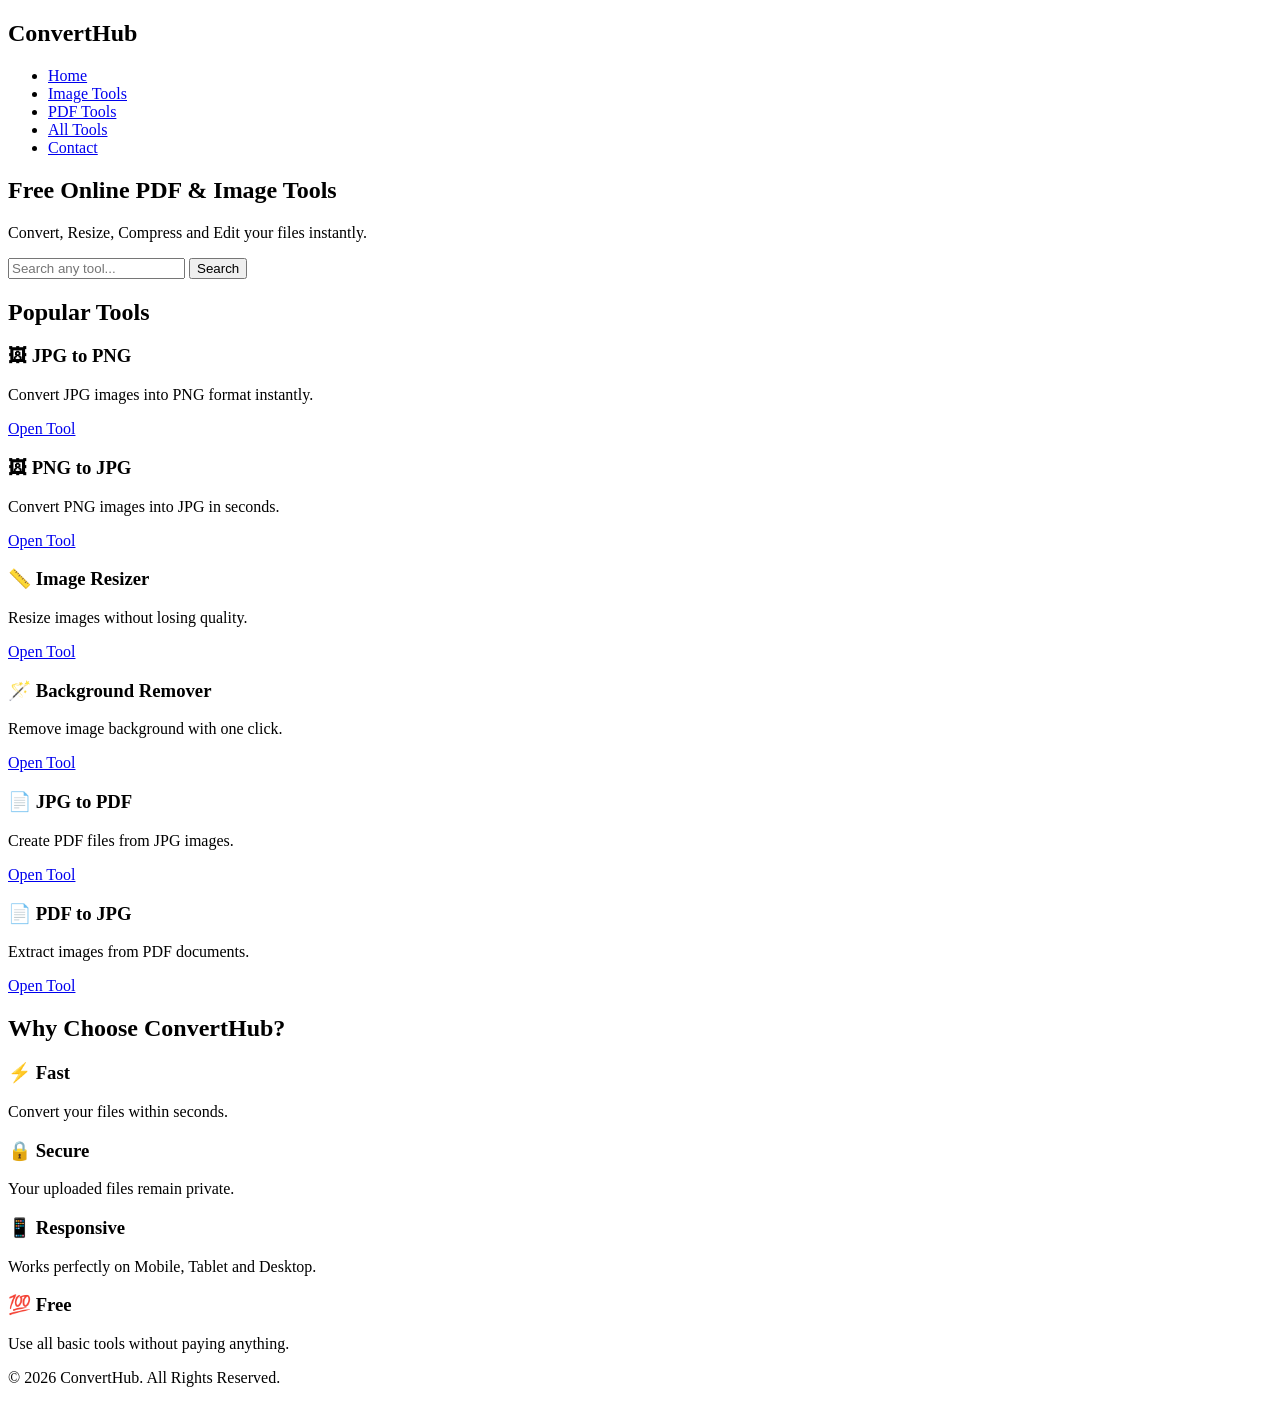
==== index.html @ f2eddbdc "Add initial HTML structure for ConvertHub website This HTML file serves as the main structure for th" ====
<!DOCTYPE html>
<html lang="en">

<head>
  <meta charset="UTF-8">
  <meta name="viewport" content="width=device-width, initial-scale=1.0">

  <title>ConvertHub | Free PDF & Image Tools</title>

  <meta name="description"
    content="ConvertHub offers free online PDF and Image tools including JPG to PNG, PNG to JPG, PDF to JPG, JPG to PDF, Image Resizer and Background Remover.">

  <meta name="keywords"
    content="PDF Tools, Image Tools, JPG to PNG, PNG to JPG, Image Resizer, Background Remover">

  <meta name="author" content="ConvertHub">

  <link rel="preconnect" href="https://fonts.googleapis.com">
  <link rel="preconnect" href="https://fonts.gstatic.com" crossorigin>

  <link href="https://fonts.googleapis.com/css2?family=Poppins:wght@300;400;500;600;700&display=swap"
    rel="stylesheet">

  <link rel="stylesheet" href="style.css">
</head>

<body>

<header>

<div class="container">

<div class="logo">
<h2>Convert<span>Hub</span></h2>
</div>

<nav>

<ul>

<li><a href="#">Home</a></li>

<li><a href="#">Image Tools</a></li>

<li><a href="#">PDF Tools</a></li>

<li><a href="#">All Tools</a></li>

<li><a href="#">Contact</a></li>

</ul>

</nav>

</div>

</header>

<section class="hero">

<div class="container">

<h1>Free Online PDF & Image Tools</h1>

<p>
Convert, Resize, Compress and Edit your files instantly.
</p>

<div class="search-box">

<input type="text" placeholder="Search any tool...">

<button>
Search
</button>

</div>

</div>

</section>

<section class="tools">

<div class="container">

<h2>Popular Tools</h2>

<div class="tool-grid">
  <div class="tool-card">

<h3>🖼 JPG to PNG</h3>

<p>Convert JPG images into PNG format instantly.</p>

<a href="#">Open Tool</a>

</div>

<div class="tool-card">

<h3>🖼 PNG to JPG</h3>

<p>Convert PNG images into JPG in seconds.</p>

<a href="#">Open Tool</a>

</div>

<div class="tool-card">

<h3>📏 Image Resizer</h3>

<p>Resize images without losing quality.</p>

<a href="#">Open Tool</a>

</div>

<div class="tool-card">

<h3>🪄 Background Remover</h3>

<p>Remove image background with one click.</p>

<a href="#">Open Tool</a>

</div>

<div class="tool-card">

<h3>📄 JPG to PDF</h3>

<p>Create PDF files from JPG images.</p>

<a href="#">Open Tool</a>

</div>

<div class="tool-card">

<h3>📄 PDF to JPG</h3>

<p>Extract images from PDF documents.</p>

<a href="#">Open Tool</a>

</div>
</div>

</div>

</section>

<section class="features">

<div class="container">

<h2>Why Choose ConvertHub?</h2>

<div class="feature-grid">

<div class="feature-card">

<h3>⚡ Fast</h3>

<p>Convert your files within seconds.</p>

</div>

<div class="feature-card">

<h3>🔒 Secure</h3>

<p>Your uploaded files remain private.</p>

</div>

<div class="feature-card">

<h3>📱 Responsive</h3>

<p>Works perfectly on Mobile, Tablet and Desktop.</p>

</div>

<div class="feature-card">

<h3>💯 Free</h3>

<p>Use all basic tools without paying anything.</p>

</div>

</div>

</div>

</section>

<footer>

<div class="container">

<p>© 2026 ConvertHub. All Rights Reserved.</p>

</div>

</footer>

<script src="script.js"></script>

</body>

</html>
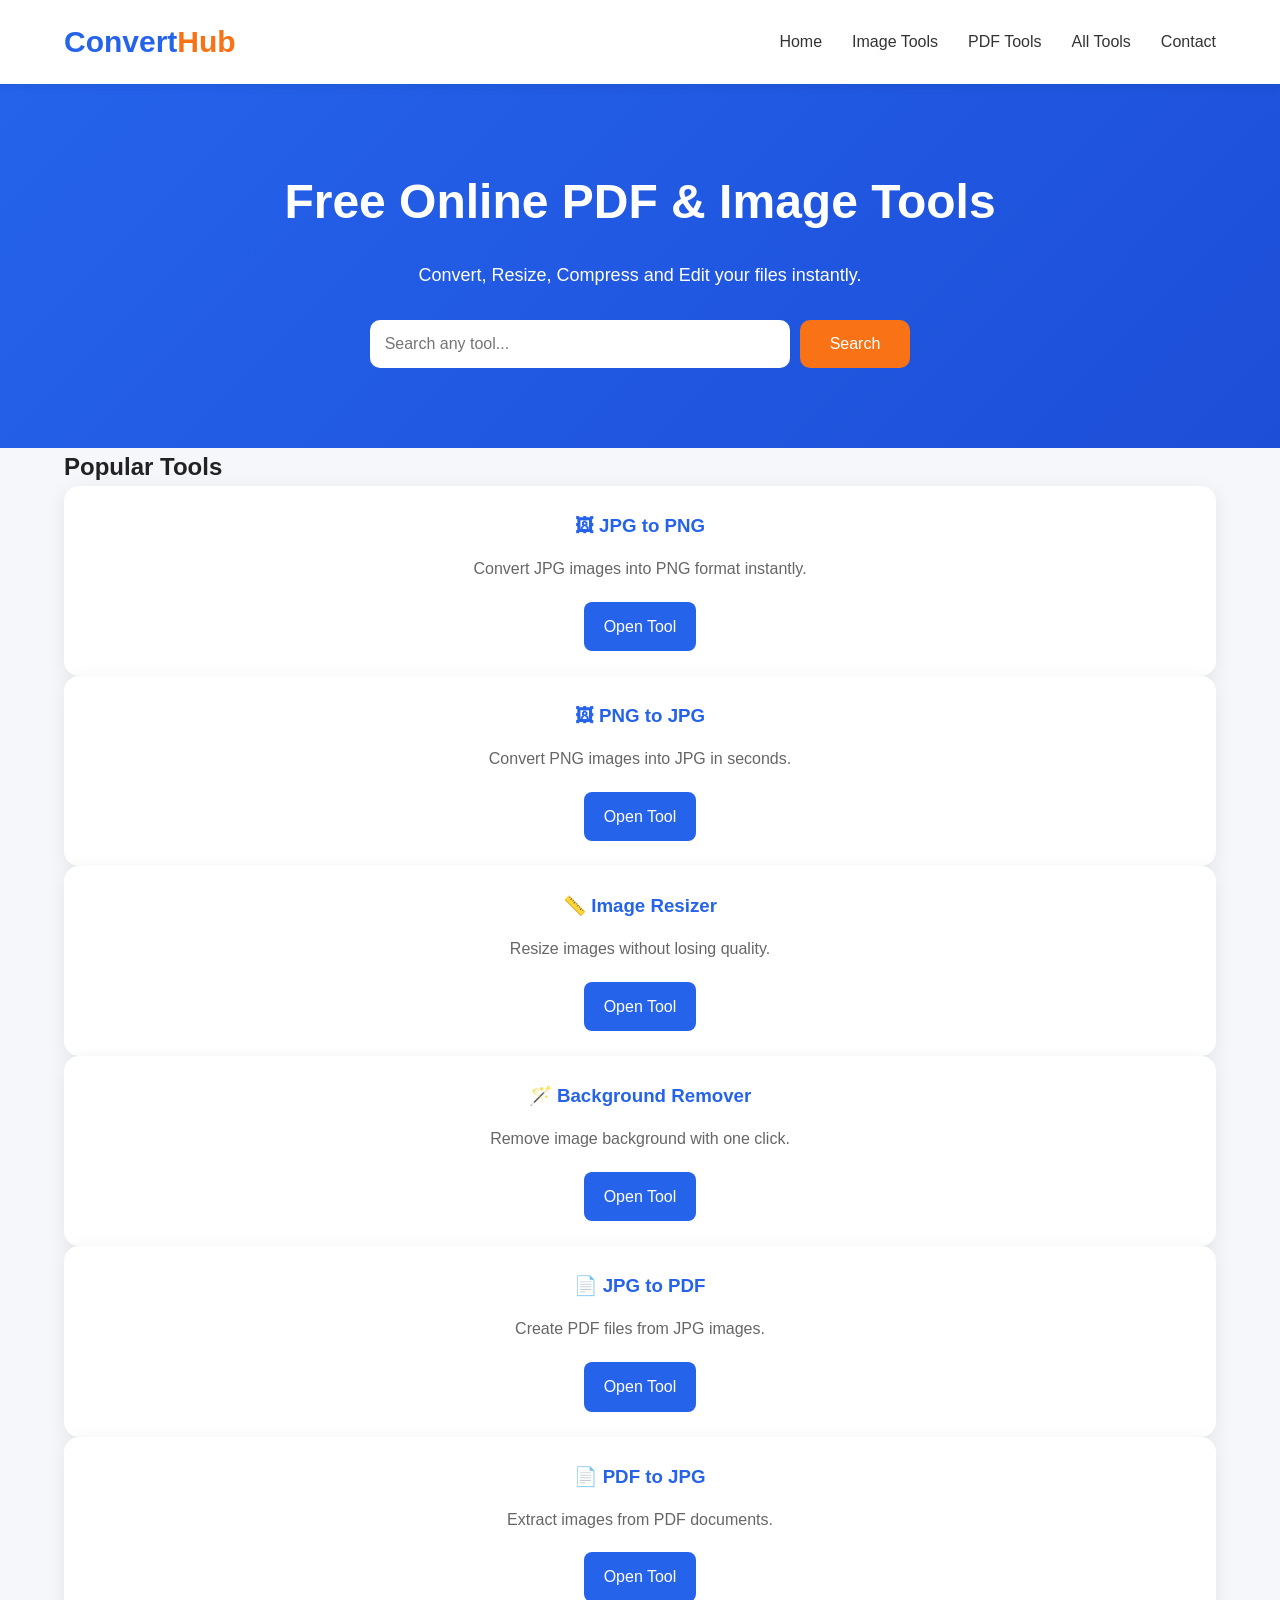
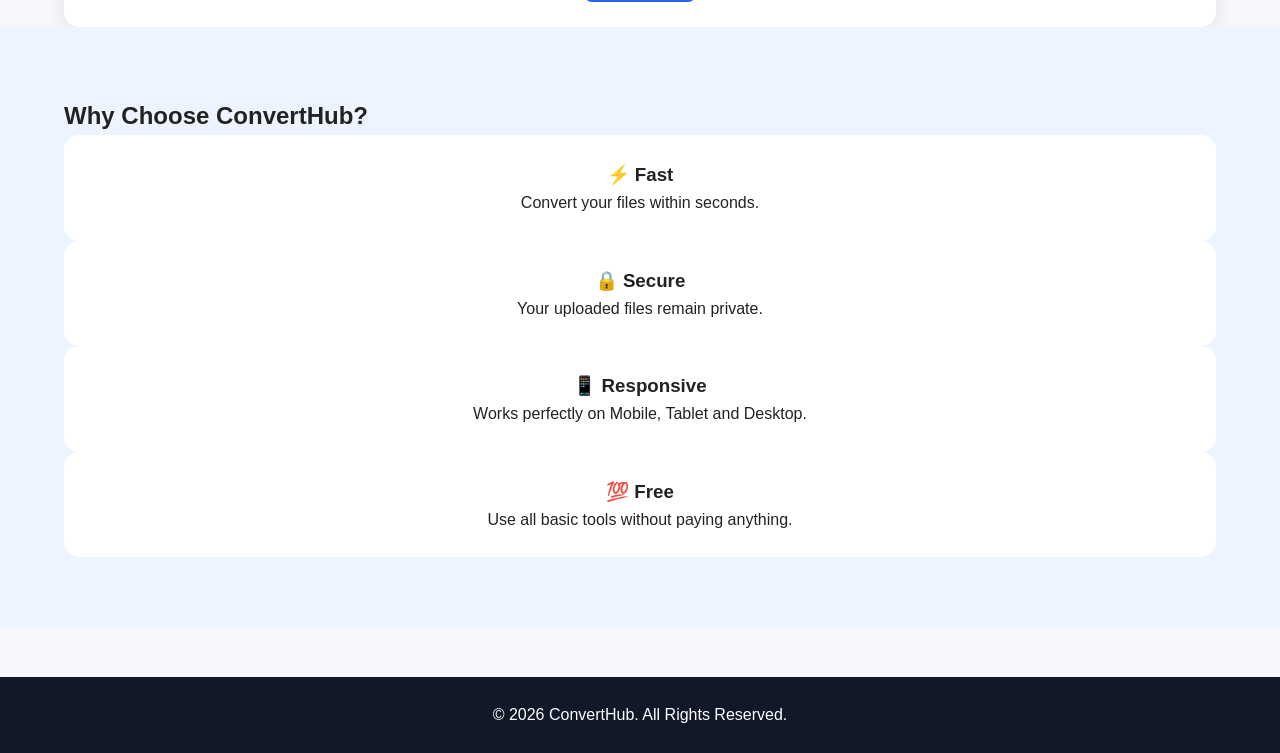
==== commit 1bd8adab: "Update link to JPG to PNG tool" ====
--- a/index.html
+++ b/index.html
@@ -93,7 +93,7 @@
 
 <p>Convert JPG images into PNG format instantly.</p>
 
-<a href="#">Open Tool</a>
+<a href="jpg-to-png.html">Open Tool</a>
 
 </div>
 
--- a/style.css
+++ b/style.css
@@ -0,0 +1,207 @@
+*{
+    margin:0;
+    padding:0;
+    box-sizing:border-box;
+}
+
+body{
+    font-family:'Poppins',sans-serif;
+    background:#f5f7fb;
+    color:#222;
+    line-height:1.6;
+}
+
+.container{
+    width:90%;
+    max-width:1200px;
+    margin:auto;
+}
+
+header{
+    background:#ffffff;
+    box-shadow:0 2px 10px rgba(0,0,0,.08);
+    position:sticky;
+    top:0;
+    z-index:1000;
+}
+
+header .container{
+    display:flex;
+    justify-content:space-between;
+    align-items:center;
+    padding:18px 0;
+}
+
+.logo h2{
+    color:#2563eb;
+    font-size:30px;
+    font-weight:700;
+}
+
+.logo span{
+    color:#f97316;
+}
+
+nav ul{
+    display:flex;
+    list-style:none;
+    gap:30px;
+}
+
+nav ul li a{
+    text-decoration:none;
+    color:#333;
+    font-weight:500;
+    transition:.3s;
+}
+
+nav ul li a:hover{
+    color:#2563eb;
+}
+
+.hero{
+    background:linear-gradient(135deg,#2563eb,#1d4ed8);
+    color:#fff;
+    text-align:center;
+    padding:80px 20px;
+}
+
+.hero h1{
+    font-size:48px;
+    margin-bottom:20px;
+}
+
+.hero p{
+    font-size:18px;
+    margin-bottom:30px;
+}
+
+.search-box{
+    display:flex;
+    justify-content:center;
+    gap:10px;
+    flex-wrap:wrap;
+}
+
+.search-box input{
+    width:420px;
+    max-width:100%;
+    padding:15px;
+    border:none;
+    border-radius:10px;
+    font-size:16px;
+}
+
+.search-box button{
+    background:#f97316;
+    color:#fff;
+    border:none;
+    padding:15px 30px;
+    border-radius:10px;
+    cursor:pointer;
+    font-size:16px;
+    transition:.3s;
+}
+
+.search-box button:hover{
+    background:#ea580c;
+}
+.categories{
+    padding:70px 0;
+}
+
+.categories h2{
+    text-align:center;
+    font-size:36px;
+    margin-bottom:40px;
+}
+
+.category-grid{
+    display:grid;
+    grid-template-columns:repeat(auto-fit,minmax(250px,1fr));
+    gap:25px;
+}
+
+.tool-card{
+    background:#fff;
+    padding:25px;
+    border-radius:15px;
+    text-align:center;
+    box-shadow:0 5px 20px rgba(0,0,0,.08);
+    transition:.3s;
+}
+
+.tool-card:hover{
+    transform:translateY(-8px);
+}
+
+.tool-card h3{
+    margin-bottom:15px;
+    color:#2563eb;
+}
+
+.tool-card p{
+    margin-bottom:20px;
+    color:#666;
+}
+
+.tool-card a{
+    display:inline-block;
+    background:#2563eb;
+    color:#fff;
+    padding:12px 20px;
+    text-decoration:none;
+    border-radius:8px;
+}
+
+.tool-card a:hover{
+    background:#1d4ed8;
+}
+
+.features{
+    background:#eef4ff;
+    padding:70px 0;
+}
+
+.features-grid{
+    display:grid;
+    grid-template-columns:repeat(auto-fit,minmax(250px,1fr));
+    gap:25px;
+}
+
+.feature-card{
+    background:#fff;
+    padding:25px;
+    border-radius:15px;
+    text-align:center;
+}
+
+footer{
+    background:#111827;
+    color:#fff;
+    text-align:center;
+    padding:25px 0;
+    margin-top:50px;
+}
+
+@media(max-width:768px){
+
+.hero h1{
+font-size:34px;
+}
+
+nav ul{
+flex-direction:column;
+gap:15px;
+}
+
+header .container{
+flex-direction:column;
+gap:15px;
+}
+
+.search-box input{
+width:100%;
+}
+
+}
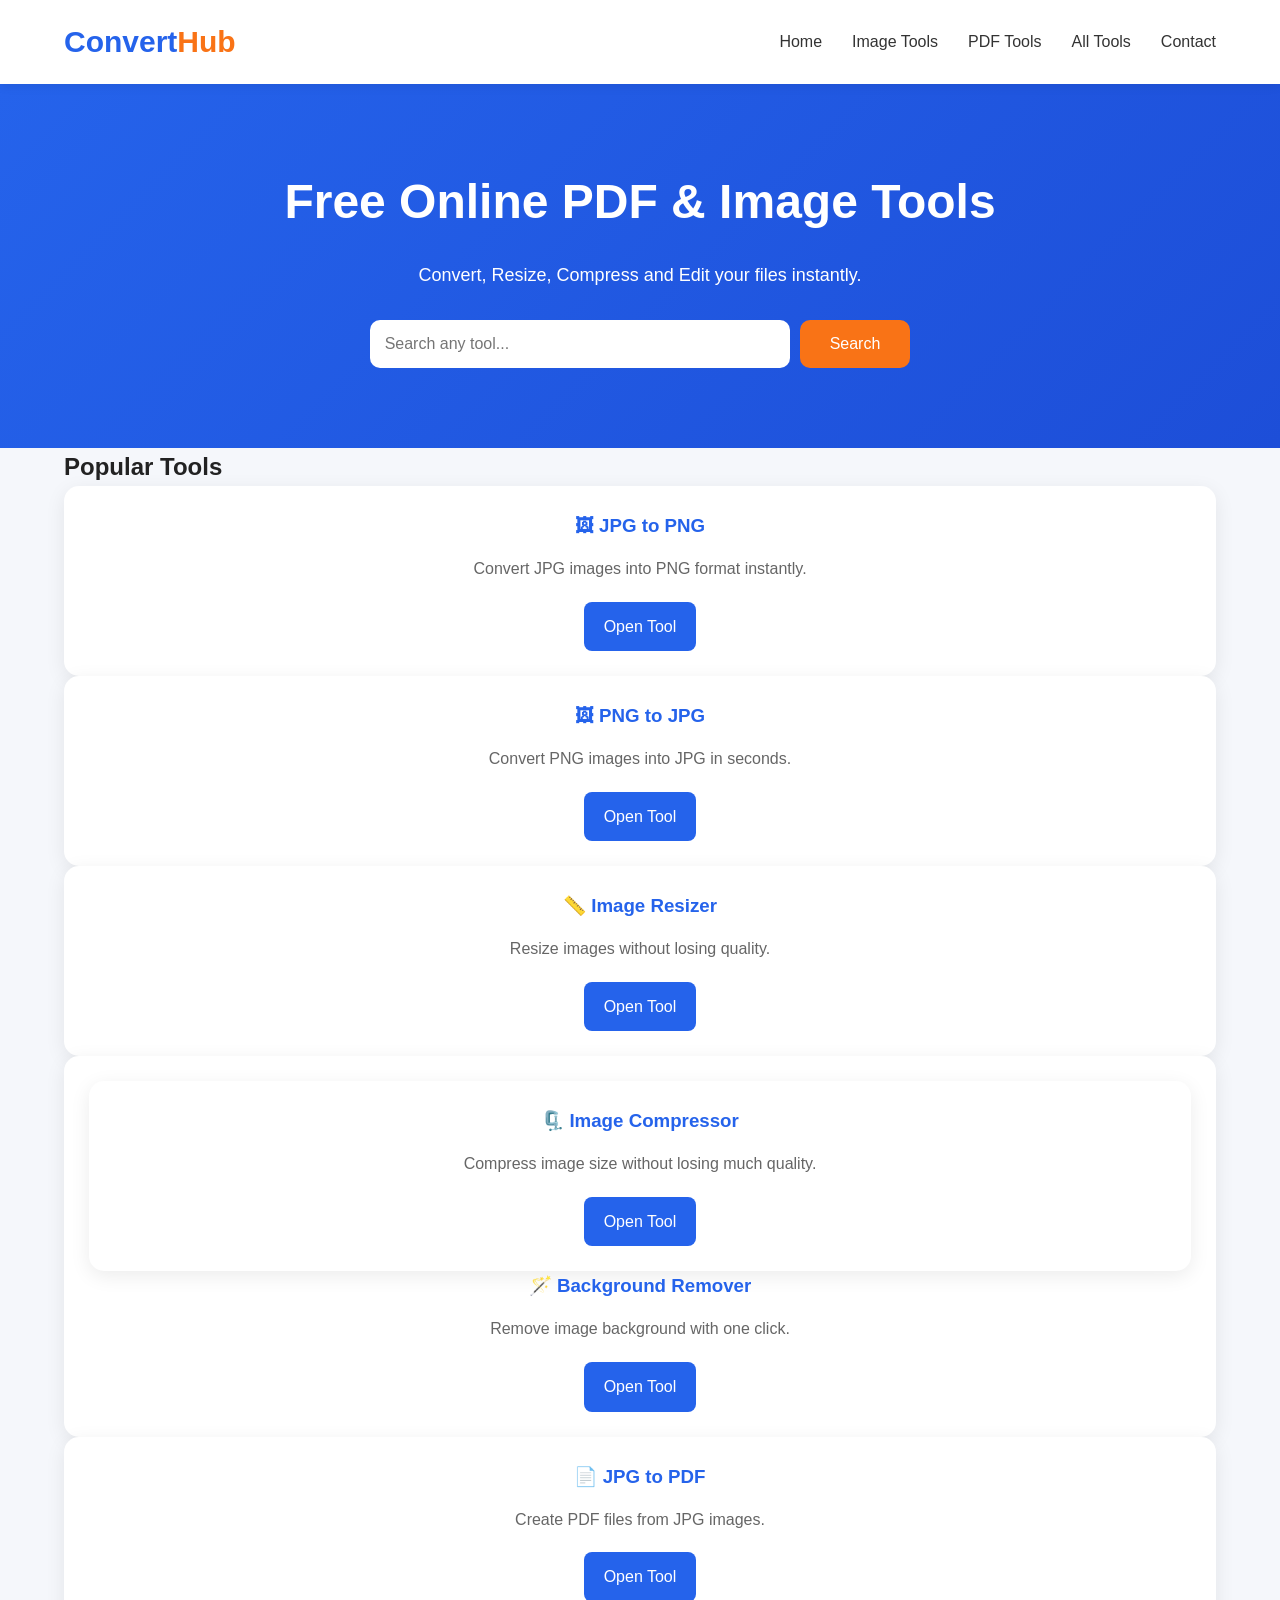
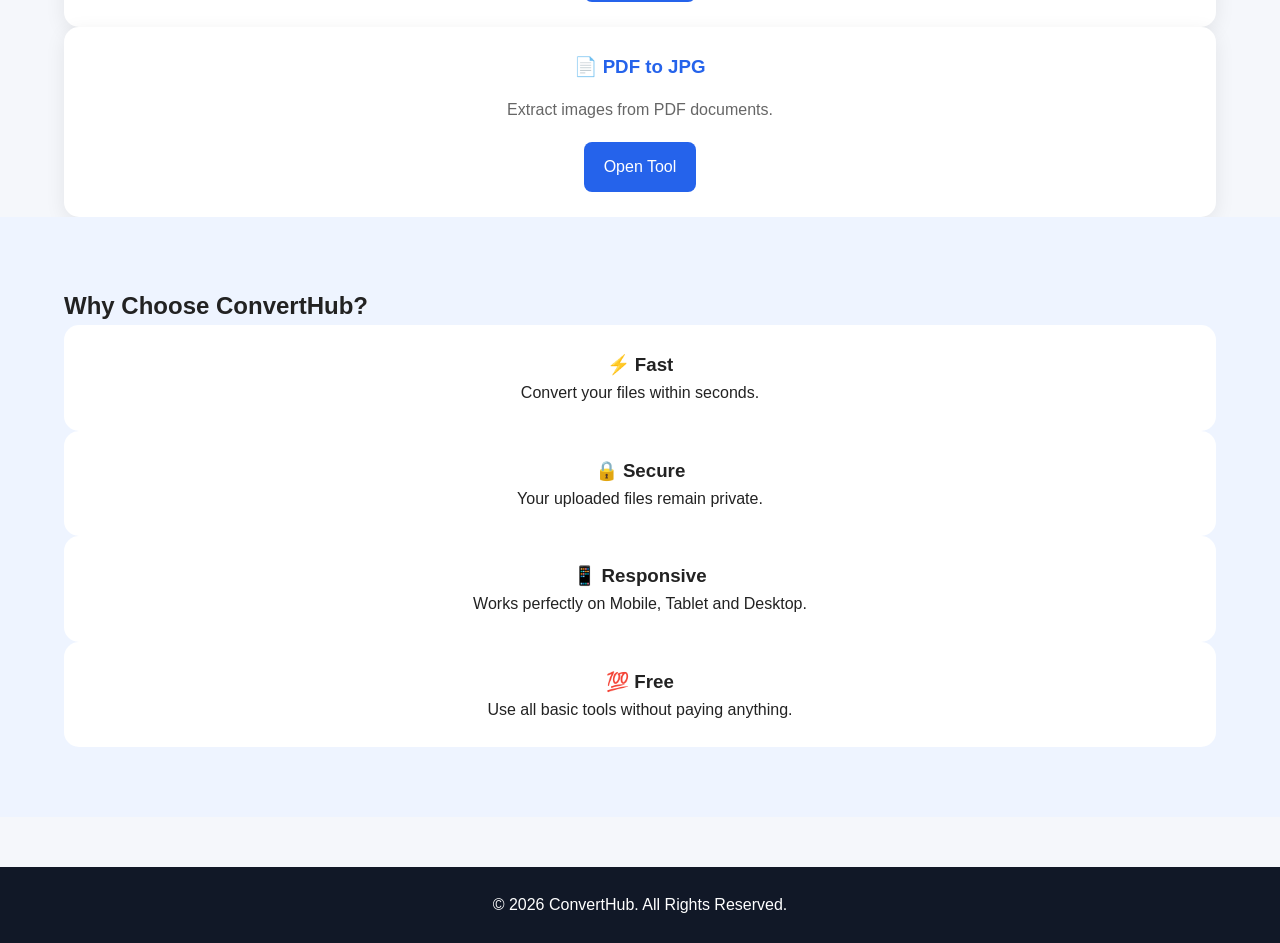
==== commit b78a593e: "Add Image Compressor tool card to index.html" ====
--- a/index.html
+++ b/index.html
@@ -103,49 +103,58 @@
 
 <p>Convert PNG images into JPG in seconds.</p>
 
+  <a href="png-to-jpg.html">Open Tool</a>
+
+
+</div>
+
+<div class="tool-card">
+
+<h3>📏 Image Resizer</h3>
+
+<p>Resize images without losing quality.</p>
+
+<a href="image-resizer.html">Open Tool</a>
+
+</div>
+
+<div class="tool-card">
+<div class="tool-card">
+
+<h3>🗜️ Image Compressor</h3>
+
+<p>Compress image size without losing much quality.</p>
+
+<a href="image-compressor.html">Open Tool</a>
+
+</div>
+<h3>🪄 Background Remover</h3>
+
+<p>Remove image background with one click.</p>
+
 <a href="#">Open Tool</a>
 
 </div>
 
 <div class="tool-card">
 
-<h3>📏 Image Resizer</h3>
-
-<p>Resize images without losing quality.</p>
+<h3>📄 JPG to PDF</h3>
+
+<p>Create PDF files from JPG images.</p>
+
+<a href="image-resizer.html">Open Tool</a>
+
+</div>
+
+<div class="tool-card">
+
+<h3>📄 PDF to JPG</h3>
+
+<p>Extract images from PDF documents.</p>
 
 <a href="#">Open Tool</a>
 
 </div>
-
-<div class="tool-card">
-
-<h3>🪄 Background Remover</h3>
-
-<p>Remove image background with one click.</p>
-
-<a href="#">Open Tool</a>
-
-</div>
-
-<div class="tool-card">
-
-<h3>📄 JPG to PDF</h3>
-
-<p>Create PDF files from JPG images.</p>
-
-<a href="#">Open Tool</a>
-
-</div>
-
-<div class="tool-card">
-
-<h3>📄 PDF to JPG</h3>
-
-<p>Extract images from PDF documents.</p>
-
-<a href="#">Open Tool</a>
-
-</div>
 </div>
 
 </div>
